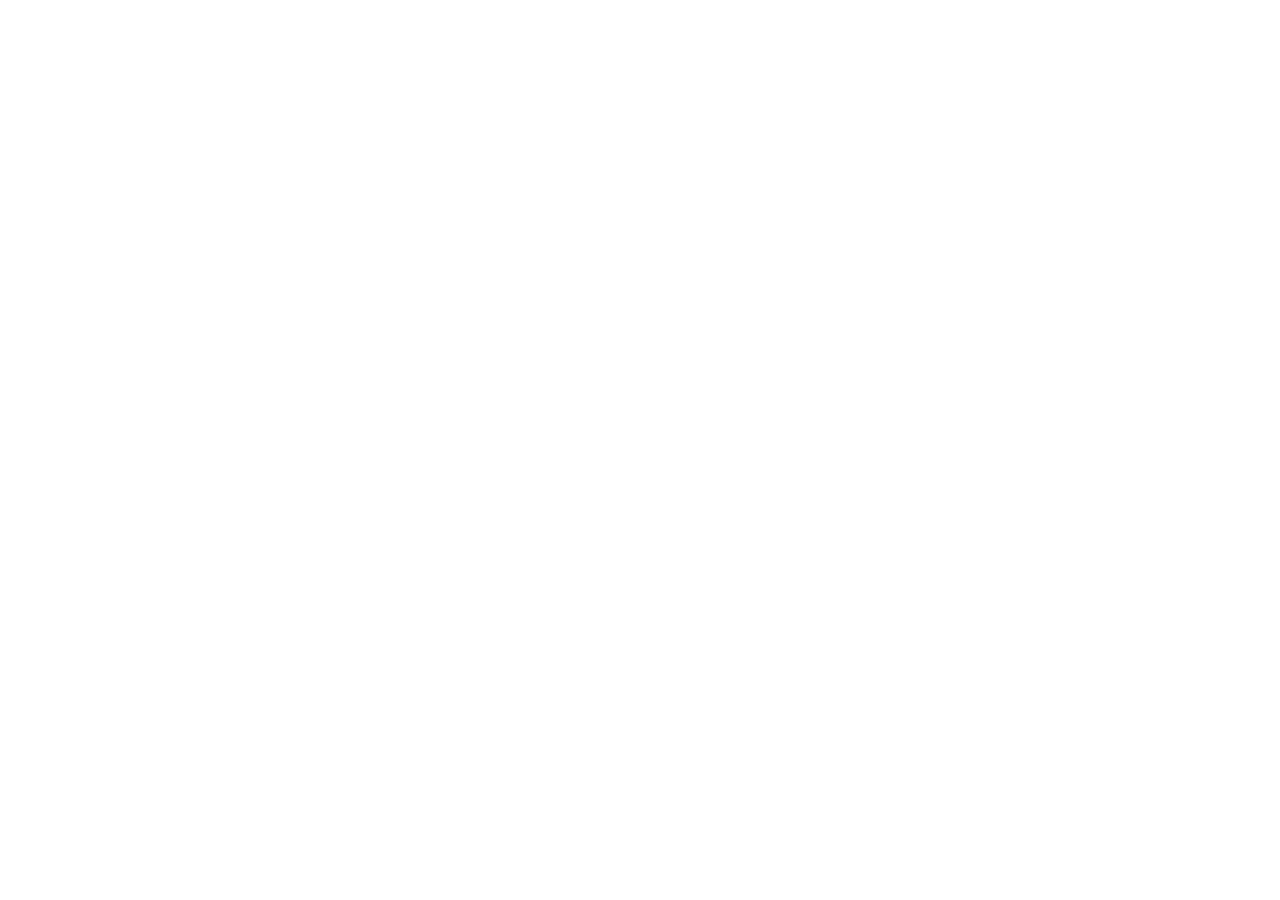
==== index.html @ d7a7b76a "Build from uwiera claude/three-links-e4327e d52aae5" ====
<!doctype html>
<html lang="pl">
  <head>
    <meta charset="UTF-8" />
    <meta name="viewport" content="width=device-width, initial-scale=1.0, viewport-fit=cover" />
    <meta name="theme-color" content="#3d4a43" />
    <meta name="description" content="Wciąż zimno. Już nie strasznie." />
    <link rel="icon" href="/uwiera-app/icon.svg" type="image/svg+xml" />
    <link rel="apple-touch-icon" href="/uwiera-app/apple-touch-icon.png" />
    <title>uwiera</title>
    <script type="module" crossorigin src="/uwiera-app/assets/index-EHckVPxX.js"></script>
    <link rel="stylesheet" crossorigin href="/uwiera-app/assets/index-C_TCNasX.css">
    <meta name="robots" content="noindex">
    <meta name="referrer" content="no-referrer">
  <link rel="manifest" href="/uwiera-app/manifest.webmanifest"></head>
  <body>
    <div id="root"></div>
  </body>
</html>
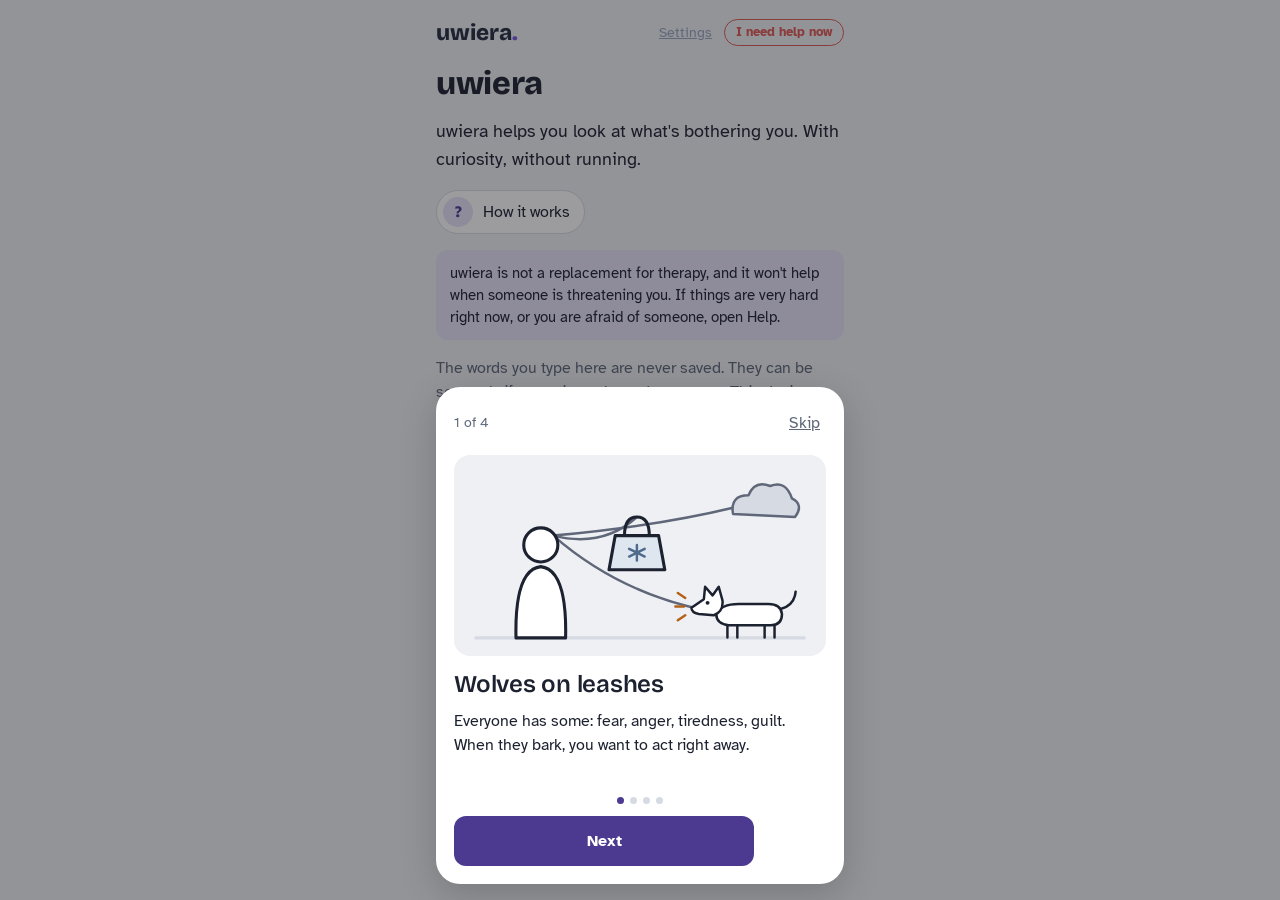
==== commit 0f74a6ab: "Build from uwiera main a2f5fcf" ====
--- a/index.html
+++ b/index.html
@@ -5,14 +5,14 @@
     <meta name="viewport" content="width=device-width, initial-scale=1.0, viewport-fit=cover" />
     <meta name="theme-color" content="#3d4a43" />
     <meta name="description" content="Wciąż zimno. Już nie strasznie." />
-    <link rel="icon" href="/uwiera-app/icon.svg" type="image/svg+xml" />
-    <link rel="apple-touch-icon" href="/uwiera-app/apple-touch-icon.png" />
+    <link rel="icon" href="/icon.svg" type="image/svg+xml" />
+    <link rel="apple-touch-icon" href="/apple-touch-icon.png" />
     <title>uwiera</title>
-    <script type="module" crossorigin src="/uwiera-app/assets/index-EHckVPxX.js"></script>
-    <link rel="stylesheet" crossorigin href="/uwiera-app/assets/index-C_TCNasX.css">
+    <script type="module" crossorigin src="/assets/index-D6g2Ljgv.js"></script>
+    <link rel="stylesheet" crossorigin href="/assets/index-MeJyAs6c.css">
     <meta name="robots" content="noindex">
     <meta name="referrer" content="no-referrer">
-  <link rel="manifest" href="/uwiera-app/manifest.webmanifest"></head>
+  <link rel="manifest" href="/manifest.webmanifest"></head>
   <body>
     <div id="root"></div>
   </body>
--- a/assets/index-MeJyAs6c.css
+++ b/assets/index-MeJyAs6c.css
@@ -0,0 +1 @@
+@font-face{font-family:Bricolage Grotesque;font-style:normal;font-display:swap;font-weight:600;src:url(/assets/bricolage-grotesque-vietnamese-600-normal-Ipewt4hn.woff2)format("woff2"),url(/assets/bricolage-grotesque-vietnamese-600-normal-BppAn7jL.woff)format("woff");unicode-range:U+102-103,U+110-111,U+128-129,U+168-169,U+1A0-1A1,U+1AF-1B0,U+300-301,U+303-304,U+308-309,U+323,U+329,U+1EA0-1EF9,U+20AB}@font-face{font-family:Bricolage Grotesque;font-style:normal;font-display:swap;font-weight:600;src:url(/assets/bricolage-grotesque-latin-ext-600-normal-CN5JKkBm.woff2)format("woff2"),url(/assets/bricolage-grotesque-latin-ext-600-normal-DF26P3Q7.woff)format("woff");unicode-range:U+100-2BA,U+2BD-2C5,U+2C7-2CC,U+2CE-2D7,U+2DD-2FF,U+304,U+308,U+329,U+1D00-1DBF,U+1E00-1E9F,U+1EF2-1EFF,U+2020,U+20A0-20AB,U+20AD-20C0,U+2113,U+2C60-2C7F,U+A720-A7FF}@font-face{font-family:Bricolage Grotesque;font-style:normal;font-display:swap;font-weight:600;src:url(/assets/bricolage-grotesque-latin-600-normal-nxTgbNFE.woff2)format("woff2"),url(/assets/bricolage-grotesque-latin-600-normal-Bw0J83-2.woff)format("woff");unicode-range:U+??,U+131,U+152-153,U+2BB-2BC,U+2C6,U+2DA,U+2DC,U+304,U+308,U+329,U+2000-206F,U+20AC,U+2122,U+2191,U+2193,U+2212,U+2215,U+FEFF,U+FFFD}@font-face{font-family:Bricolage Grotesque;font-style:normal;font-display:swap;font-weight:800;src:url(/assets/bricolage-grotesque-vietnamese-800-normal-RJtJa6zl.woff2)format("woff2"),url(/assets/bricolage-grotesque-vietnamese-800-normal-DJ4hCX8l.woff)format("woff");unicode-range:U+102-103,U+110-111,U+128-129,U+168-169,U+1A0-1A1,U+1AF-1B0,U+300-301,U+303-304,U+308-309,U+323,U+329,U+1EA0-1EF9,U+20AB}@font-face{font-family:Bricolage Grotesque;font-style:normal;font-display:swap;font-weight:800;src:url(/assets/bricolage-grotesque-latin-ext-800-normal-BimIDUhy.woff2)format("woff2"),url(/assets/bricolage-grotesque-latin-ext-800-normal-CkoBqIJM.woff)format("woff");unicode-range:U+100-2BA,U+2BD-2C5,U+2C7-2CC,U+2CE-2D7,U+2DD-2FF,U+304,U+308,U+329,U+1D00-1DBF,U+1E00-1E9F,U+1EF2-1EFF,U+2020,U+20A0-20AB,U+20AD-20C0,U+2113,U+2C60-2C7F,U+A720-A7FF}@font-face{font-family:Bricolage Grotesque;font-style:normal;font-display:swap;font-weight:800;src:url(/assets/bricolage-grotesque-latin-800-normal-J50vIsBe.woff2)format("woff2"),url(/assets/bricolage-grotesque-latin-800-normal-Br4b-5gk.woff)format("woff");unicode-range:U+??,U+131,U+152-153,U+2BB-2BC,U+2C6,U+2DA,U+2DC,U+304,U+308,U+329,U+2000-206F,U+20AC,U+2122,U+2191,U+2193,U+2212,U+2215,U+FEFF,U+FFFD}@font-face{font-family:Atkinson Hyperlegible;font-style:normal;font-display:swap;font-weight:400;src:url(/assets/atkinson-hyperlegible-latin-ext-400-normal-DRk46D-x.woff2)format("woff2"),url(/assets/atkinson-hyperlegible-latin-ext-400-normal-Bbz-b3yf.woff)format("woff");unicode-range:U+100-2BA,U+2BD-2C5,U+2C7-2CC,U+2CE-2D7,U+2DD-2FF,U+304,U+308,U+329,U+1D00-1DBF,U+1E00-1E9F,U+1EF2-1EFF,U+2020,U+20A0-20AB,U+20AD-20C0,U+2113,U+2C60-2C7F,U+A720-A7FF}@font-face{font-family:Atkinson Hyperlegible;font-style:normal;font-display:swap;font-weight:400;src:url(/assets/atkinson-hyperlegible-latin-400-normal-BrHNak5F.woff2)format("woff2"),url(/assets/atkinson-hyperlegible-latin-400-normal-BbWidj28.woff)format("woff");unicode-range:U+??,U+131,U+152-153,U+2BB-2BC,U+2C6,U+2DA,U+2DC,U+304,U+308,U+329,U+2000-206F,U+20AC,U+2122,U+2191,U+2193,U+2212,U+2215,U+FEFF,U+FFFD}@font-face{font-family:Atkinson Hyperlegible;font-style:normal;font-display:swap;font-weight:700;src:url(/assets/atkinson-hyperlegible-latin-ext-700-normal-BoVPHkS0.woff2)format("woff2"),url(/assets/atkinson-hyperlegible-latin-ext-700-normal-CKkU2Dpt.woff)format("woff");unicode-range:U+100-2BA,U+2BD-2C5,U+2C7-2CC,U+2CE-2D7,U+2DD-2FF,U+304,U+308,U+329,U+1D00-1DBF,U+1E00-1E9F,U+1EF2-1EFF,U+2020,U+20A0-20AB,U+20AD-20C0,U+2113,U+2C60-2C7F,U+A720-A7FF}@font-face{font-family:Atkinson Hyperlegible;font-style:normal;font-display:swap;font-weight:700;src:url(/assets/atkinson-hyperlegible-latin-700-normal-GZI4o3u0.woff2)format("woff2"),url(/assets/atkinson-hyperlegible-latin-700-normal-BK6Glc0m.woff)format("woff");unicode-range:U+??,U+131,U+152-153,U+2BB-2BC,U+2C6,U+2DA,U+2DC,U+304,U+308,U+329,U+2000-206F,U+20AC,U+2122,U+2191,U+2193,U+2212,U+2215,U+FEFF,U+FFFD}:root{--bg:#eef0f3;--surface:#fff;--ink:#1d2230;--muted:#5f6779;--line:#d6dae3;--accent:#4b3a8f;--accent-ink:#fff;--accent-soft:#e6e1f6;--ventral:#2f7d6d;--ventral-soft:#dcefe9;--symp:#b4621a;--symp-soft:#f6e5d3;--dorsal:#4e6a8c;--dorsal-soft:#dee6f0;--warn:#8a3b3b;--warn-soft:#f4e1e1;--leaf:#5c9a6b;--display:"Bricolage Grotesque", "Avenir Next", system-ui, sans-serif;--body:"Atkinson Hyperlegible", "Segoe UI", system-ui, sans-serif;--lightningcss-light:initial;--lightningcss-dark: ;color-scheme:light}@media (prefers-color-scheme:dark){:root{--bg:#13151c;--surface:#1c1f29;--ink:#e7e9f0;--muted:#9aa1b3;--line:#2d3140;--accent:#a99cf0;--accent-ink:#16131f;--accent-soft:#2a2545;--ventral:#6fc4b1;--ventral-soft:#1b2f2b;--symp:#e8a565;--symp-soft:#33261a;--dorsal:#94acd0;--dorsal-soft:#1f2735;--warn:#e79a9a;--warn-soft:#3a2224;--leaf:#82c093;--lightningcss-light: ;--lightningcss-dark:initial;color-scheme:dark}}*{box-sizing:border-box}html,body{min-height:100%}body{background:var(--bg);color:var(--ink);font-family:var(--body);margin:0;font-size:16px;line-height:1.5}a{color:inherit}h1,h2,h3{font-family:var(--display);text-wrap:balance;letter-spacing:-.01em;margin:0}h1{font-size:2rem;font-weight:800;line-height:1.15}h2{font-size:1.5rem;font-weight:600;line-height:1.2}h3{font-size:1.05rem;font-weight:600}p{margin:0}.muted{color:var(--muted)}.small{font-size:.88rem}.lead{font-size:1.15rem}.center-text{text-align:center}.eyebrow{text-transform:uppercase;letter-spacing:.09em;color:var(--muted);font-size:.75rem;font-weight:700}.shell{max-width:440px;min-height:100dvh;padding:0 max(16px, env(safe-area-inset-right)) env(safe-area-inset-bottom) max(16px, env(safe-area-inset-left));flex-direction:column;margin:0 auto;display:flex}.topbar{padding:max(16px, env(safe-area-inset-top)) 0 16px;flex-wrap:wrap;justify-content:space-between;align-items:center;gap:8px 12px;display:flex}.wordmark{font-family:var(--display);font-size:1.4rem;font-weight:800;text-decoration:none}.wordmark span{color:var(--accent)}.topbar-actions{flex-wrap:wrap;justify-content:flex-end;align-items:center;gap:8px 12px;min-width:0;margin-left:auto;display:flex}.main{flex-direction:column;flex:1;padding-bottom:32px;display:flex}.stack{flex-direction:column;gap:16px;display:flex}.stack-s{flex-direction:column;gap:8px;display:flex}.stack.center{text-align:center;align-items:center;padding-top:8vh}.row{flex-wrap:wrap;align-items:center;gap:8px;display:flex}.row .grow{flex:140px}.center-row{justify-content:center}.screen{flex-direction:column;flex:1;gap:20px;display:flex}.screen.center{text-align:center;justify-content:center;align-items:center}.progress{gap:4px;display:flex}.progress i{background:var(--line);border-radius:2px;flex:1;height:4px}.progress i.on{background:var(--accent)}.btn{font:inherit;cursor:pointer;background:var(--accent);color:var(--accent-ink);text-align:center;border:0;border-radius:12px;padding:13px 18px;font-weight:700;text-decoration:none;display:inline-block}.btn.ghost{color:var(--muted);border:1.5px solid var(--line);background:0 0}.btn[disabled]{opacity:.45;cursor:not-allowed}.actions{gap:10px;width:100%;margin-top:auto;padding-top:12px;display:flex}.actions .btn{flex:1}.actions.top{top:env(safe-area-inset-top,0px);z-index:1;background:var(--bg);margin-top:0;padding-block:8px;position:sticky}.chip{font:inherit;border:1.5px solid var(--line);background:var(--surface);color:var(--ink);cursor:pointer;border-radius:999px;padding:7px 13px;font-size:.92rem}.chip[aria-pressed=true]{background:var(--accent-soft);border-color:var(--accent);font-weight:700}.btn:focus-visible,.chip:focus-visible,.state:focus-visible,.fam:focus-visible,.need:focus-visible,a:focus-visible{outline:3px solid var(--accent);outline-offset:2px}.quiet-link{color:var(--muted);font-size:.9rem}.icon-button{width:36px;height:36px;color:var(--muted);border:1.5px solid var(--line);border-radius:999px;justify-content:center;align-items:center;text-decoration:none;display:inline-flex}.crisis-button{color:var(--warn);text-align:center;border:1.5px solid;border-radius:999px;max-width:9.5em;padding:5px 11px;font-size:.82rem;font-weight:700;line-height:1.15;text-decoration:none}.id-box{word-break:break-all;background:var(--surface);border:1.5px solid var(--line);border-radius:12px;padding:10px 12px;font-family:ui-monospace,SFMono-Regular,Menlo,monospace;font-size:.85rem}.tests{gap:8px;margin:0;padding:0;list-style:none;display:grid}.tests li{background:var(--surface);border:1.5px solid var(--line);overflow-wrap:anywhere;border-radius:12px;padding:10px 12px}label.field{flex-direction:column;gap:6px;display:flex}input[type=text],select{width:100%;font:inherit;color:var(--ink);background:var(--surface);border:1.5px solid var(--line);border-radius:12px;padding:12px 14px}input[type=text]:focus,select:focus{border-color:var(--accent);outline:none}.scale{flex-direction:column;gap:6px;display:flex}.scale-top{justify-content:space-between;align-items:baseline;gap:12px;display:flex}.scale-val{font-family:var(--display);font-variant-numeric:tabular-nums;font-size:2rem;font-weight:800}input[type=range]{width:100%;accent-color:var(--accent)}.scale-legend{color:var(--muted);justify-content:space-between;font-size:.8rem;display:flex}.card{background:var(--surface);border:1.5px solid var(--line);border-radius:16px;padding:16px}.note{border-radius:12px;padding:12px 14px;font-size:.92rem}.note.warn{background:var(--warn-soft);border:1px solid var(--warn)}.note.info{background:var(--accent-soft)}.tier{background:var(--dorsal-soft);border-radius:12px;padding:12px 14px;font-size:.92rem}.calm{background:var(--ventral-soft);border-radius:16px;padding:18px}.help-nearby{border-top:1px solid var(--line);margin-top:28px;padding-top:16px;font-size:.92rem}.help-nearby .link-button{color:var(--muted);align-self:flex-start;padding:6px 0}.draft-note{color:var(--muted);border:1px dashed var(--line);border-radius:12px;padding:8px 12px;font-size:.85rem}.left{text-align:left;width:100%}.info-link{color:var(--muted);border-bottom:1px dashed var(--line);font-size:.92rem;text-decoration:none}.relax-link{color:var(--muted);align-items:center;gap:6px;padding:6px 8px;font-size:.92rem;text-decoration:none;display:inline-flex}.home-links{flex-wrap:wrap;justify-content:center;gap:2px 12px;display:flex}.btn.even{color:var(--ink)}.toggle{cursor:pointer;align-items:flex-start;gap:10px;display:flex}.toggle input{width:18px;height:18px;accent-color:var(--accent);flex:none;margin-top:3px}.examples{gap:6px;margin:0;padding-left:1.2em;display:grid}.ladder{flex-direction:column;gap:10px;display:flex}.state{text-align:left;font:inherit;color:var(--ink);background:var(--surface);border:1.5px solid var(--line);cursor:pointer;border-radius:14px;grid-template-columns:14px 1fr;align-items:start;gap:4px 12px;padding:14px 16px;display:grid}.state .dot{border-radius:50%;grid-row:span 2;width:14px;height:14px;margin-top:5px}.state b{font-family:var(--display);font-size:1.05rem}.state small{color:var(--muted);font-size:.88rem;line-height:1.4}.state[data-s=connected] .dot{background:var(--ventral)}.state[data-s=mobilised] .dot{background:var(--symp)}.state[data-s=shutdown] .dot{background:var(--dorsal)}.state[aria-pressed=true][data-s=connected]{border-color:var(--ventral);background:var(--ventral-soft)}.state[aria-pressed=true][data-s=mobilised]{border-color:var(--symp);background:var(--symp-soft)}.state[aria-pressed=true][data-s=shutdown]{border-color:var(--dorsal);background:var(--dorsal-soft)}.fams{grid-template-columns:repeat(3,minmax(0,1fr));gap:8px;display:grid}@media (width<=360px){.fams{grid-template-columns:repeat(2,minmax(0,1fr))}}.fam{font:inherit;color:var(--ink);background:var(--surface);border:1.5px solid var(--line);cursor:pointer;border-radius:12px;flex-direction:column;justify-content:center;align-items:center;gap:2px;min-height:58px;padding:10px 8px;display:flex}.fam b{font-family:var(--display);font-size:.98rem;font-weight:600}.fam small{color:var(--accent);min-height:1em;font-size:.75rem;font-weight:700}.fam[aria-expanded=true]{border-color:var(--accent);background:var(--accent-soft)}.need{border:1.5px solid var(--line);cursor:pointer;background:var(--surface);text-align:left;font:inherit;color:var(--ink);border-radius:12px;flex-direction:column;gap:2px;padding:12px 14px;display:flex}.need[aria-pressed=true]{border-color:var(--accent);background:var(--accent-soft)}.need b{font-family:var(--display);font-weight:600}.need small{color:var(--muted)}.why{color:var(--muted);font-size:.88rem}.cue{text-align:center;justify-content:center;align-items:center;min-height:3.5em;font-size:1.1rem;display:flex}.breath{justify-content:center;align-items:center;width:200px;height:200px;margin:0 auto;display:flex;position:relative}.breath .orb{background:var(--accent-soft);border:2px solid var(--accent);border-radius:50%;width:90px;height:90px;transition-property:transform;transition-timing-function:ease-in-out}.breath .lbl{font-family:var(--display);font-weight:600;position:absolute}.leaf{width:56px;height:56px}.leaf path{fill:var(--leaf)}.leaf .vein{fill:none;stroke:var(--bg);stroke-width:2.5px;stroke-linecap:round}.leaf.grow{transform-origin:50% 100%;width:72px;height:72px;animation:1.4s ease-out both grow}@keyframes grow{0%{opacity:0;transform:scale(.3)}to{opacity:1;transform:scale(1)}}.thanks-line{max-width:22ch}.witness-words{white-space:pre-wrap;overflow-wrap:anywhere;gap:8px;max-width:100%;margin:0;display:grid}.witness-words p{margin:0}.helplines{gap:10px;margin:0;padding:0;list-style:none;display:grid}.helpline{background:var(--surface);border:1.5px solid var(--line);border-radius:14px;gap:2px;padding:14px 16px;text-decoration:none;display:grid}.helpline-number{font-family:var(--display);font-variant-numeric:tabular-nums;font-size:1.4rem;font-weight:800}.helpline-hint{color:var(--muted);font-size:.9rem}.help-checked{font-size:.85rem}.doors{gap:10px;display:grid}.door-button{border:1.5px solid var(--line);width:100%;color:inherit;font:inherit;text-align:left;cursor:pointer;background:0 0;border-radius:14px;gap:2px;padding:14px 16px;display:grid}.door-button[aria-expanded=true]{background:var(--surface)}.door-label{font-weight:700}.door-body{padding:14px 4px 6px}.event-card{flex-direction:column;gap:2px;margin-top:12px;text-decoration:none;display:flex}.event-card b{font-family:var(--display);font-size:1.1rem}.link-button{font:inherit;cursor:pointer;background:0 0;border:0;align-self:center;padding:6px;text-decoration:underline}.walk{gap:14px}.walk-scene{background:var(--surface);border:1.5px solid var(--line);border-radius:16px;width:100%;height:auto;overflow:hidden}.walk-scene .ground{stroke:var(--line);stroke-width:2px}.walk-scene .triggers{fill:none;stroke:var(--muted);stroke-width:1.6px;stroke-linecap:round;opacity:.55;animation:drift var(--scroll) linear infinite}.walk-scene .leash{fill:none;stroke:var(--muted);stroke-width:1.2px;stroke-dasharray:3 2}.walk-scene .wolf{fill:var(--dorsal);stroke:var(--dorsal)}.walk-scene .wolf .leg,.walk-scene .wolf .tail{fill:none;stroke-width:2.4px;stroke-linecap:round}.walk-scene .wolf .eye-dot{fill:var(--surface);stroke:none}.walk-scene .wolf .eye{fill:none;stroke:var(--surface);stroke-width:1.2px;stroke-linecap:round}.walk-scene.running .wolf{animation:bark var(--bark) ease-in-out infinite alternate;transform-box:fill-box}.walk-scene .person{fill:var(--accent);stroke:var(--accent)}.walk-scene .person .leg,.walk-scene .person .arm{fill:none;stroke-width:3px;stroke-linecap:round}.walk-scene .person .eye{fill:var(--surface);stroke:none}.walk-scene.running .person{animation:bob var(--bark) ease-in-out infinite alternate}.walk-scene.stopped .triggers,.walk-scene.looking .triggers,.walk-scene.resting .triggers{animation-play-state:paused}.walk-scene .flowers circle{fill:var(--symp)}.walk-scene .flowers .stem{stroke:var(--leaf);stroke-width:1.6px}.walk-scene .flowers .bloom{transform-box:fill-box;transform-origin:50% 100%;animation:.9s ease-out both bloom}@keyframes drift{0%{transform:translate(0)}to{transform:translate(-320px)}}@keyframes bark{0%{translate:0}to{translate:0 -2.5px}}@keyframes bob{0%{translate:0}to{translate:0 -2px}}@keyframes bloom{0%{opacity:0;transform:scale(.2)}to{opacity:1;transform:scale(1)}}.walk .cue{text-align:center;min-height:4.5em;font-size:1.05rem}.btn.hold{touch-action:none;-webkit-user-select:none;user-select:none;-webkit-touch-callout:none;width:100%;padding:20px 18px;transition:background .4s}.btn.hold.holding{background:var(--ventral)}.guardian h3{font-size:1.3rem}.deeper{border-top:1px solid var(--line);padding-top:10px}.deeper summary{cursor:pointer;color:var(--muted);font-weight:700}.deeper .stack-s{padding-top:8px}.zoom-scene{width:min(78vw,300px);height:auto}.zoom-ring{fill:var(--ventral-soft);stroke:var(--ventral);stroke-width:1.2px;transform-box:fill-box;transform-origin:50%;animation:1.2s ease-out both widen}.zoom-ring+.zoom-ring{fill-opacity:.85}.knot circle{fill:var(--dorsal)}.knot path{fill:none;stroke:var(--surface);stroke-width:1.6px;stroke-linecap:round}@keyframes widen{0%{opacity:0;transform:scale(.82)}to{opacity:1;transform:scale(1)}}@media (prefers-reduced-motion:reduce){.breath .orb{transition:none!important}.leaf.grow{animation:none}.walk-scene *,.zoom-ring{animation:none!important}}.sr-only{clip-path:inset(50%);white-space:nowrap;border:0;width:1px;height:1px;margin:-1px;padding:0;position:absolute;overflow:hidden}.open-session{flex-direction:column;flex:1;gap:12px;display:flex}.open-session [tabindex="-1"]:focus{outline:none}textarea{width:100%;font:inherit;color:var(--ink);background:var(--surface);border:1.5px solid var(--line);resize:vertical;border-radius:12px;padding:12px 14px}textarea:focus{border-color:var(--accent);outline:none}.btn.wide{width:100%;max-width:300px}.chip.big{padding:11px 16px;font-size:1rem}.too-much{color:var(--muted);align-self:center;min-height:44px}.left-link{color:var(--muted);align-self:flex-start;padding:6px 0;font-size:.9rem}.witness{justify-content:center}.witness .actions{margin-top:12px}.obok{color:var(--muted);flex-direction:column;align-items:center;gap:8px;display:flex}.obok-wolf{color:inherit;background:0 0;border:0;padding:0;line-height:0}.wolf-far{fill:currentColor;opacity:.5}.wolf-near{fill:currentColor;stroke:var(--bg);stroke-width:3px;paint-order:stroke}.wolf-nose{fill:var(--bg)}.wolf-stems{stroke:var(--ventral);stroke-width:1.4px;stroke-linecap:round;fill:none;opacity:.7}.wolf-line{fill:none;stroke:var(--bg);stroke-width:2px;stroke-linecap:round}.wolf-flowers{fill:var(--accent);opacity:.7}.obok-body{transform-box:fill-box;transform-origin:50% 100%}.obok-moving .obok-body{animation:7s ease-in-out infinite obok-breath}.obok-wolf[aria-pressed=true] .obok-body{animation-play-state:paused}.obok-word{font-family:var(--display);overflow-wrap:anywhere;text-align:center;margin:0;font-size:1.1rem}.obok-moving .obok-word{animation:7s ease-in-out infinite obok-word}.obok-more{min-height:44px}.obok-panel{gap:10px;width:100%;display:grid}@keyframes obok-breath{0%,to{transform:scaleY(1)}45%{transform:scaleY(1.05)}}@keyframes obok-word{0%,to{opacity:.45}45%{opacity:1}}@media (prefers-reduced-motion:reduce){.obok-moving .obok-body,.obok-moving .obok-word{animation:none}}.their-place{color:var(--muted,inherit);margin:0}.witness-other{gap:10px;display:grid}.their-words{font-family:var(--display);white-space:pre-wrap;overflow-wrap:anywhere;border-left:3px solid var(--line);margin:0;padding:2px 0 2px 14px;font-size:1.25rem;line-height:1.35}.selectable{-webkit-user-select:all;user-select:all}.word-pick{font:inherit;color:inherit;cursor:pointer;background:0 0;border:0;border-radius:4px;padding:0;transition:opacity .3s}.their-words.picking .word-pick:not([aria-pressed=true]){opacity:.4}.word-pick:focus-visible{outline:2px solid var(--line)}.witness-said{transition:opacity .6s}.witness-said.later{opacity:0}@media (prefers-reduced-motion:reduce){.word-pick,.witness-said{transition:none}}.dark-stage{--bg:#0d0f14;--surface:#171a22;--ink:#d5d8e2;--muted:#9198ab;--line:#2b2f3c;--accent:#a99cf0;--accent-ink:#16131f;--accent-soft:#2a2545;--warn:#e79a9a;--lightningcss-light: ;--lightningcss-dark:initial;color-scheme:dark;z-index:50;overscroll-behavior:contain;background:var(--bg);color:var(--ink);padding:max(24px, env(safe-area-inset-top)) max(20px, env(safe-area-inset-right)) max(12px, env(safe-area-inset-bottom)) max(20px, env(safe-area-inset-left));flex-direction:column;display:flex;position:fixed;inset:0;overflow-y:auto}.dark-stage>*{width:100%;max-width:440px;margin-inline:auto;position:relative}.dark-stage>.stay-glow{pointer-events:none;background:radial-gradient(60vmax 44vmax at 50% 62%,#788aaa21,#0000 70%);max-width:none;animation:29s ease-in-out infinite alternate stay-drift;position:fixed;inset:0}@keyframes stay-drift{0%{opacity:.55;transform:translateY(2%)scale(1)}to{opacity:1;transform:translateY(-3%)scale(1.08)}}.stay-middle{flex-direction:column;flex:1;justify-content:center;gap:16px;display:flex}.stay-invite{font-family:var(--display);text-align:center;gap:14px;font-size:1.35rem;line-height:1.35;transition:opacity 2.4s;display:grid}.stay-invite .small{font-family:var(--body)}.stay-invite.faded{opacity:0}.stay-steps{gap:14px;display:grid}.plain-steps{gap:10px;margin:0;padding-left:1.3em;font-size:1.1rem;display:grid}.quiet-bar{flex-wrap:wrap;justify-content:space-between;gap:8px;font-size:.92rem;display:flex}.quiet-bar .link-button,.end-help{color:var(--muted);min-height:44px;padding:10px 6px;text-decoration:none}.dark-stage .link-button:focus-visible,.dark-stage .btn:focus-visible{outline:3px solid var(--accent);outline-offset:2px}.stay-end{flex-direction:column;flex:1;justify-content:center;gap:24px;animation:2.2s 1.2s both stay-rise;display:flex}.end-line{max-width:22ch;font-size:1.6rem}.stay-choices{gap:10px;display:grid}.dark-stage .help-nearby{flex:none;margin-top:12px}.dark-stage .btn.ghost{color:var(--ink)}.end-help{flex:none;align-self:center;width:auto!important}@keyframes stay-rise{0%{opacity:0}to{opacity:1}}@media (prefers-reduced-motion:reduce){.dark-stage>.stay-glow,.stay-end{animation:none}.stay-invite{transition:none}.dark-stage .breath .orb{transform:none!important}}.cup{width:96px;height:88px;margin:0 auto}.cup .fill{fill:var(--accent);opacity:.55}.cup .rim{fill:none;stroke:var(--ink);stroke-width:2.4px;stroke-linejoin:round;stroke-linecap:round}.cup .steam{fill:none;stroke:var(--muted);stroke-width:1.8px;stroke-linecap:round;opacity:.6}a[data-disabled=true]{opacity:.45;cursor:not-allowed}.card-lines{gap:.25rem;margin:0;display:grid}.card-line{border-bottom:1px solid var(--line,#80808040);grid-template-columns:1fr auto;align-items:baseline;gap:.15rem .75rem;padding:.75rem 0;display:grid}.card-line dt{grid-column:1/-1;margin:0}.card-line dd{overflow-wrap:anywhere;margin:0;font-size:1.1rem}.btn.stretch{width:100%;max-width:none}.finding .stack-s{align-items:center;margin-top:8px}.has-mention{padding-bottom:calc(14rem + env(safe-area-inset-bottom))}.mention-popup{left:0;right:0;bottom:max(12px, env(safe-area-inset-bottom));z-index:5;box-sizing:border-box;text-align:left;width:calc(100% - 32px);max-width:408px;margin:0 auto;padding:16px 16px 14px;animation:.4s ease-out both mention-in;position:fixed;box-shadow:0 6px 24px #0000001f}.mention-popup p{margin:0;padding-right:28px}.mention-popup .actions{margin-top:0;padding-top:4px}.mention-close{width:44px;height:44px;color:var(--muted);cursor:pointer;background:0 0;border:0;font-size:1.4rem;line-height:1;position:absolute;top:2px;right:2px}.mention-close:focus-visible{outline:2px solid var(--line);border-radius:12px}@keyframes mention-in{0%{opacity:0;transform:translateY(12px)}to{opacity:1;transform:none}}@media (prefers-reduced-motion:reduce){.mention-popup{animation:none}}.has-mention-line{padding-bottom:calc(6rem + env(safe-area-inset-bottom))}.mention-line{z-index:5;box-sizing:border-box;padding:6px 8px calc(6px + env(safe-area-inset-bottom)) 16px;background:var(--bg);border-top:1px solid var(--line);text-align:left;animation:.4s ease-out both mention-in;position:fixed;bottom:0;left:0;right:0}.mention-line-row{align-items:center;gap:12px;max-width:408px;margin:0 auto;display:flex}.mention-line-row p{color:var(--muted);flex:1;margin:0;font-size:.9rem}.mention-line-row .quiet-link{padding:12px 0}.mention-line .mention-close{flex:none;position:static}.mention-line-already{max-width:408px;margin:0 auto;padding:4px 0 6px;font-size:.8rem;display:block}@media (prefers-reduced-motion:reduce){.mention-line{animation:none}}.bank{border-top:1px solid var(--line);width:100%;padding-top:12px}.bank h2{margin:0;font-size:1rem}.bank-details{text-align:left;width:100%;margin:0}.bank-details dt{color:var(--muted);margin-top:8px;font-size:.8rem}.bank-details dd{overflow-wrap:anywhere;margin:0}.bank-details .iban{font-variant-numeric:tabular-nums;letter-spacing:.02em}.closing{justify-content:flex-start;gap:20px;padding-block:12px 8px}.closing>:first-child{margin-top:auto}.closing>:last-child{margin-bottom:auto}.closing-later{animation:.6s both stay-rise}.closing-card .card-line{grid-template-columns:1fr}.closing-card .card-line:last-child{border-bottom:0}.closing-bar{flex:none;justify-content:center;gap:20px}.leash-scene{width:min(100%,300px);height:auto;color:var(--muted);margin-inline:auto;display:block;overflow:visible}.leash-ground{stroke:var(--line);stroke-width:1.5px;stroke-linecap:round}.leash-rope,.leash-loop{fill:none;stroke:var(--accent);stroke-width:2.4px;stroke-linecap:round}.leash-grip{fill:#0000;cursor:grab;touch-action:none}@media (prefers-reduced-motion:reduce){.closing-later{animation:none}}.tyle{flex-direction:column;flex:1;justify-content:center;gap:22px;display:flex}.tyle [tabindex="-1"]:focus{outline:none}.tyle-lines{gap:14px;display:grid}.tyle-line{font-family:var(--display);white-space:pre-wrap;overflow-wrap:anywhere;margin:0;font-size:1.2rem;font-weight:600;line-height:1.38}.tyle-line.quote{border-left:3px solid var(--line);padding-left:14px}.tyle-line.small{color:var(--muted);font-size:1rem}button.tyle-line{text-align:left;color:inherit;cursor:pointer;background:0 0;border:0;border-radius:8px;padding:6px 0;transition:opacity 1.4s,transform 1.8s,filter 1.8s}button.tyle-line.small{color:var(--muted)}button.tyle-line:focus-visible{outline:3px solid var(--accent);outline-offset:2px}button.tyle-line.sunk{opacity:.16;filter:blur(1.2px);transform:translateY(10px)}.tyle-ask,.tyle-added{gap:14px;display:grid}.tyle-added{gap:6px}.tyle-core{font-family:var(--display);overflow-wrap:anywhere;margin:0;font-size:1.6rem;font-weight:600;line-height:1.3}.tyle-closing{font-family:var(--body);color:var(--muted);font-size:1.15rem;font-weight:400;line-height:1.5}.tyle-skip{color:var(--muted);align-self:center}.tyle .slow{animation:1.1s both tyle-in}@keyframes tyle-in{0%{opacity:0}to{opacity:1}}.tyle-words{font-family:var(--display);overflow-wrap:anywhere;margin:0;font-size:1.2rem;font-weight:600;line-height:1.38}.tyle-word{white-space:pre;animation:3.2s forwards tyle-drift;display:inline-block}@keyframes tyle-drift{to{opacity:0;filter:blur(7px);transform:translateY(-22px)}}.tyle-mist{height:150px;position:relative}.tyle-mote{filter:blur(7px);background:#a99cf066;border-radius:50%;width:26px;height:26px;animation:4s forwards tyle-mote;position:absolute}@keyframes tyle-mote{to{opacity:0;transform:translate(var(--dx), var(--dy)) scale(2.4)}}@media (prefers-reduced-motion:reduce){.tyle .slow,.tyle-word,.tyle-mote{animation:none}button.tyle-line{transition:none}}.home-ask{margin-block:8px 4px;font-size:clamp(2rem,9vw,2.6rem)}.home-doors{justify-items:center;gap:12px;width:100%;display:grid}.home-door{gap:2px;display:grid}.home-door small{font-family:var(--body);opacity:.8;font-size:.85rem;font-weight:400}.topbar{z-index:21;position:relative}.steps-backdrop{z-index:20;padding:16px max(16px, env(safe-area-inset-right)) max(16px, env(safe-area-inset-bottom)) max(16px, env(safe-area-inset-left));background:#13151c6b;justify-content:center;align-items:flex-end;animation:.3s ease-out both steps-fade;display:flex;position:fixed;inset:0}.steps-sheet{box-sizing:border-box;background:var(--surface);border-radius:24px;flex-direction:column;gap:10px;width:100%;max-width:408px;padding:14px 18px 18px;animation:.35s ease-out both mention-in;display:flex;box-shadow:0 10px 36px #0000002e}.steps-sheet:focus{outline:none}.steps-sheet h2{margin:4px 0 0}.steps-sheet p{min-height:4.5em;margin:0}.steps-top{justify-content:space-between;align-items:center;min-height:44px;display:flex}.steps-picture{background:var(--bg);border-radius:16px;width:100%;height:auto;max-height:34vh}.steps-dots{justify-content:center;gap:6px;padding:6px 0 2px;display:flex}.steps-dots span{background:var(--line);border-radius:50%;width:7px;height:7px}.steps-dots span.on{background:var(--accent)}.steps-list{flex-direction:column;gap:12px;display:flex}.steps-card{grid-template-columns:112px minmax(0,1fr);align-items:center;gap:12px;display:grid}.steps-card h2{margin:0;font-size:1.05rem}.steps-card p{margin:0}.steps-open{border:1px solid var(--line);background:var(--surface);min-height:44px;color:var(--ink);font:inherit;cursor:pointer;border-radius:999px;align-self:flex-start;align-items:center;gap:10px;padding:6px 14px 6px 6px;display:inline-flex}.steps-open-icon{background:var(--accent-soft);width:30px;height:30px;color:var(--accent);font-family:var(--display);border-radius:50%;place-items:center;font-weight:800;display:inline-grid}@keyframes steps-fade{0%{opacity:0}to{opacity:1}}@media (prefers-reduced-motion:reduce){.steps-backdrop,.steps-sheet{animation:none}}
